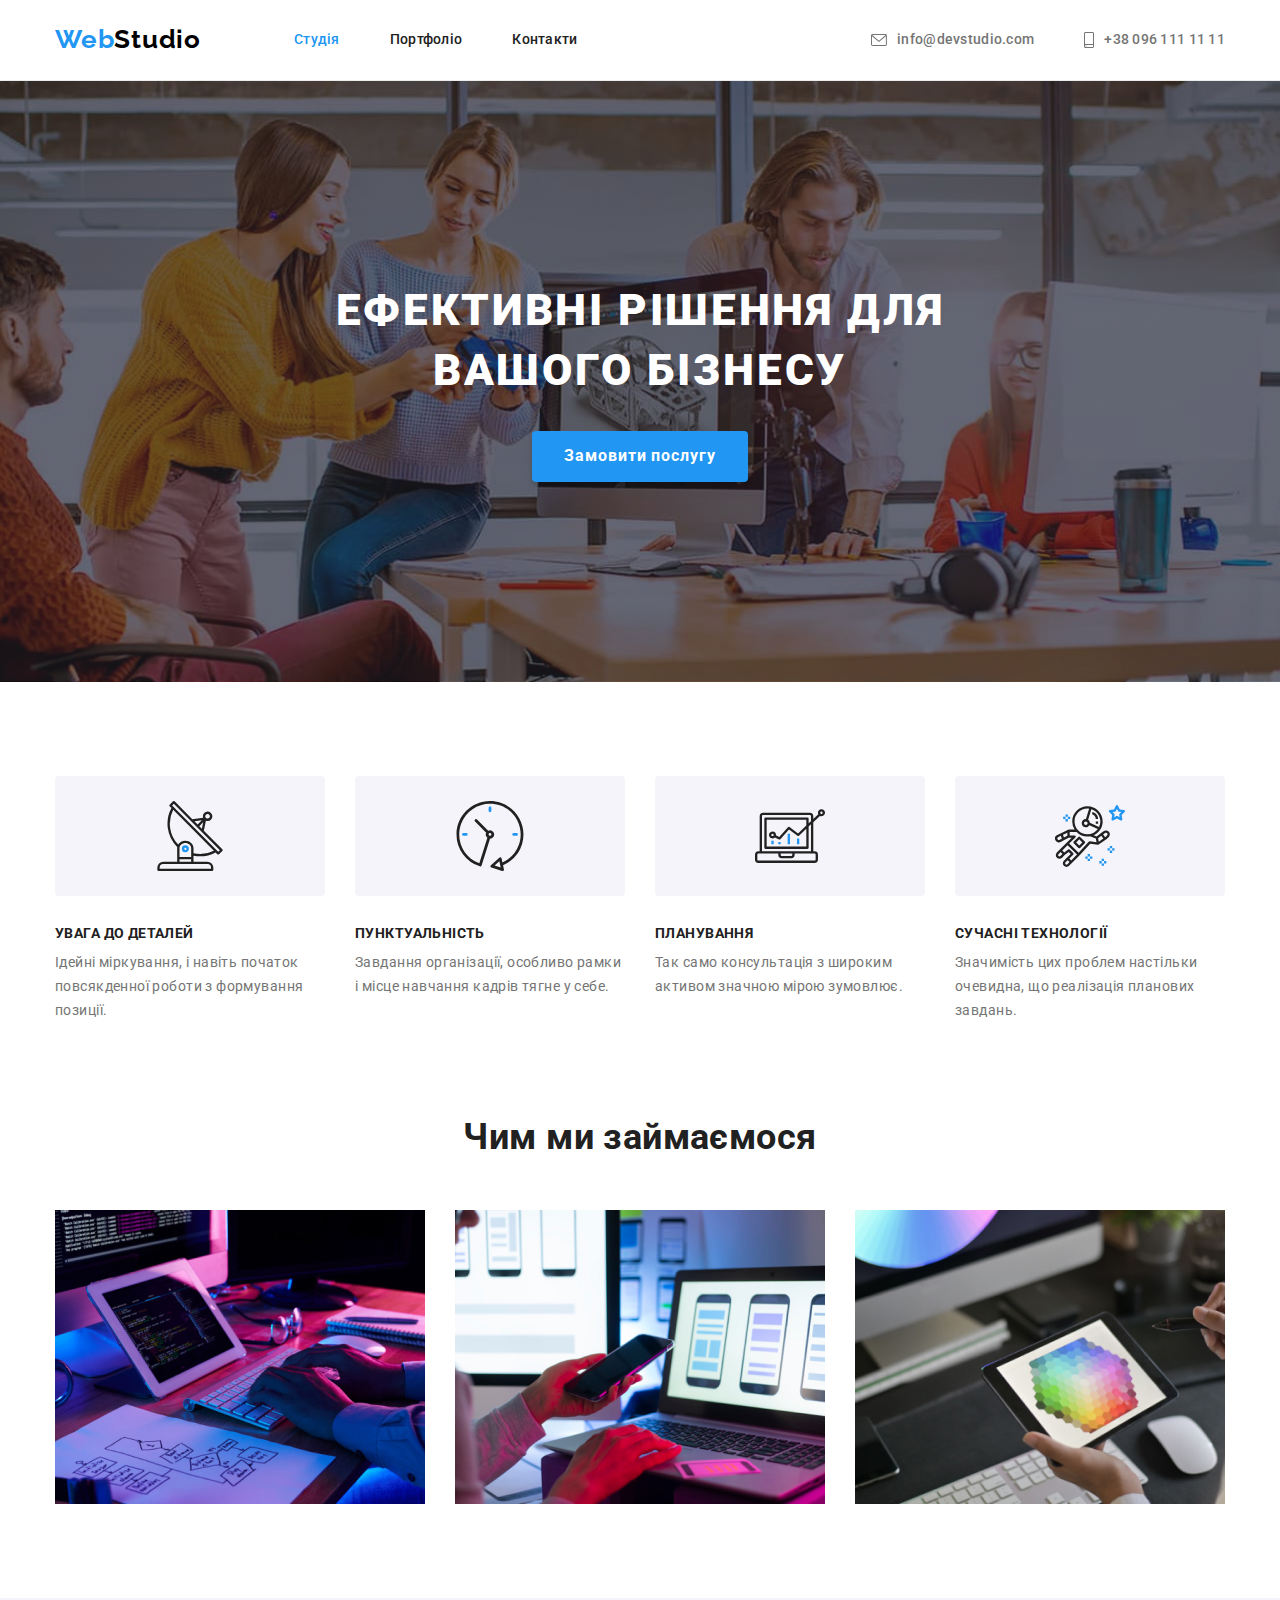
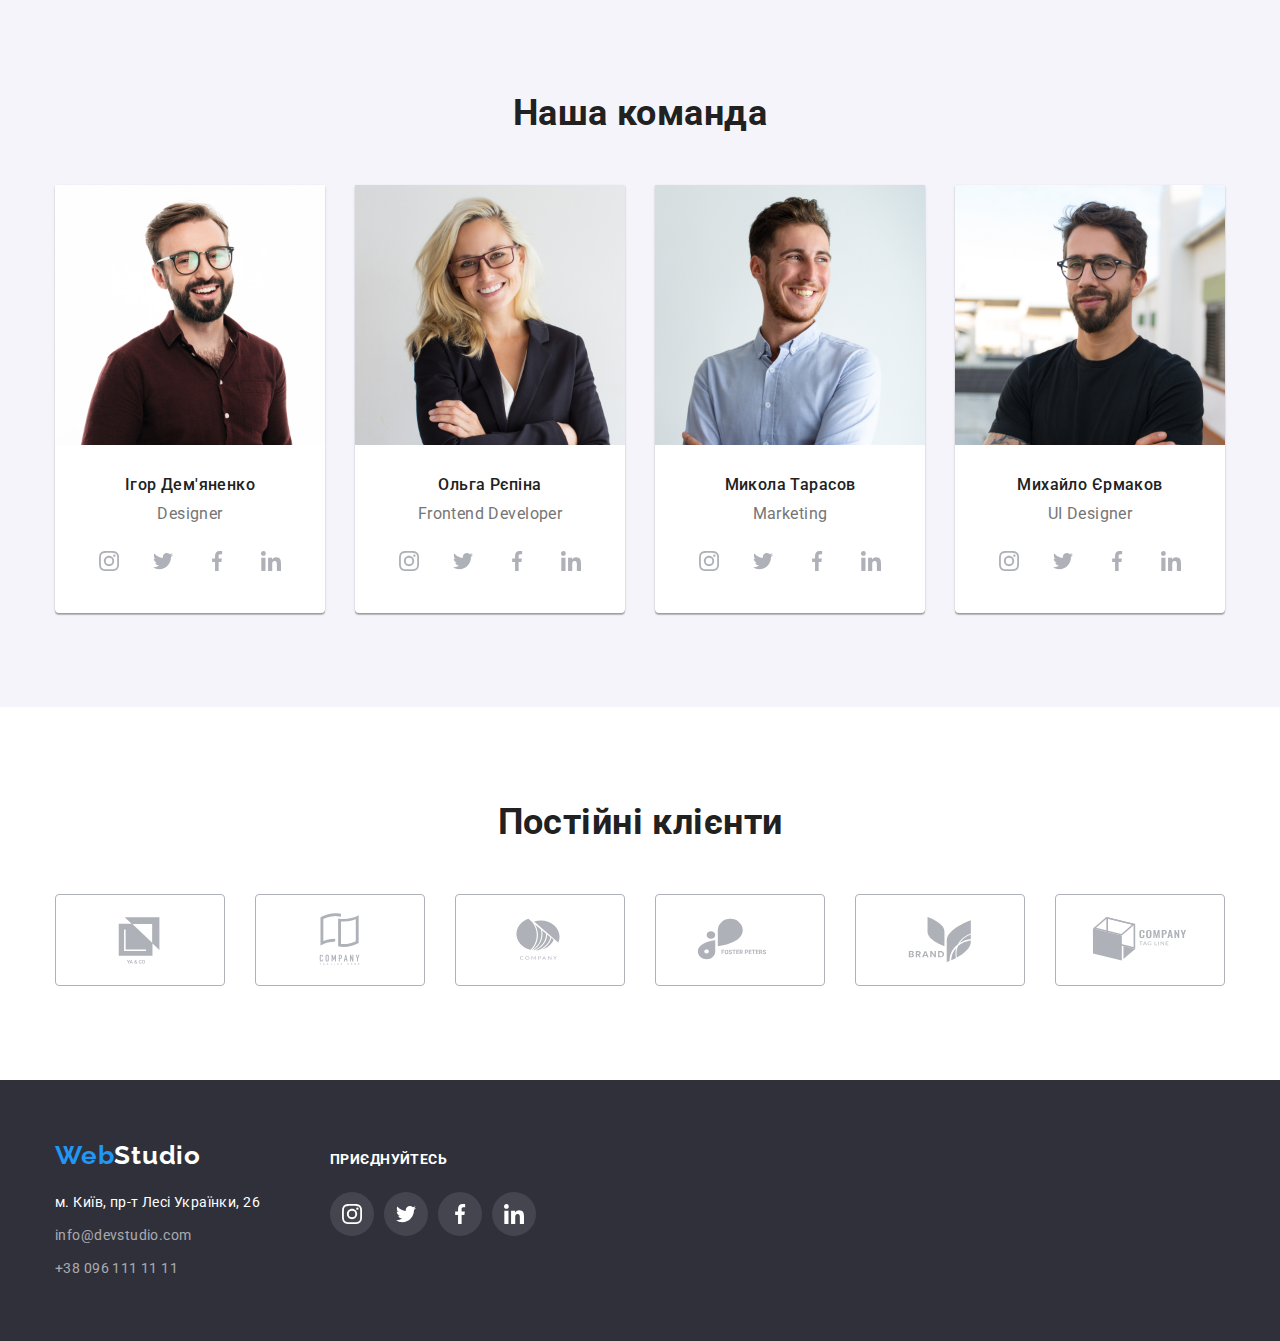
==== index.html @ b747f18c "Initial commit" ====
<!DOCTYPE html>
<html lang="uk">
<head>
    <meta charset="UTF-8">
    <meta name="viewport" content="width=device-width, initial-scale=1.0">
    <link href="https://fonts.googleapis.com/css2?family=Raleway:wght@700&family=Roboto:wght@400;500;700;900&display=swap"
        rel="stylesheet">
    <title>Студія</title>
    <link rel="stylesheet" href="https://cdnjs.cloudflare.com/ajax/libs/modern-normalize/1.1.0/modern-normalize.min.css">
    <link rel="stylesheet" href="./css/styles.css">
</head>
<body>
    <!-- Site header -->
    <header class="header">
        <div class="container header-wrap">
            <nav class="header-nav">
                <a lang="en" href="./index.html" class="logo">
                    <span class="accent">Web</span>Studio</a>
                <ul class="header-list">
                    <li class="header-item"><a href="#" class="header-link link current">Студія</a></li>
                    <li class="header-item"><a href="./portfolio.html" class="header-link link">Портфоліо</a></li>
                    <li class="header-item"><a href="#" class="header-link link">Контакти</a></li>
                </ul>
                </nav>
            <ul class="contacts">
                <li><a href="mailto://info@devstudio.com" class="contact link"><svg width="16" height="12" class="icon-contact">
                    <use href="./images/icons.svg#icon-envelope"></use>
                </svg>info@devstudio.com</a></li>
                <li><a href="tel:+380961111111" class="contact link"><svg width="10" height="16" class="icon-contact">
                    <use href="./images/icons.svg#icon-smartphone"></use>
                </svg>+38 096 111 11 11</a></li>
            </ul> 
        </div>
         
    </header>
    <main class="main">
        <!-- Hero section -->
        <section class="section hero">
            <div class="container">
                <h1 class="hero-title">Ефективні рішення для вашого бізнесу</h1>
                <button type="button" class="hero-button button">Замовити послугу</button>
            </div>
        </section>
        <!-- Preferens section -->
        <section class="section">
            <div class="container">
                <h2 class="visually-hidden">Переваги</h2>
                <ul class="preference-list">
                    <li>
                        <div class="preference-wrapper">
                            <svg width="70" height="70" class="icon-shape">
                                <use href="./images/icons.svg#icon-antenna-1"></use>
                            </svg>
                        </div>
                        <h3 class="preference-title title">УВАГА ДО ДЕТАЛЕЙ</h3>
                        <p class="text">Ідейні міркування, і навіть початок повсякденної роботи з формування позиції.</p>
                    </li>
                    <li>
                        <div class="preference-wrapper">
                            <svg width="70" height="70" class="icon-shape">
                                <use href="./images/icons.svg#icon-clock-1"></use>
                            </svg>
                        </div>
                        <h3 class="preference-title title">ПУНКТУАЛЬНІСТЬ</h3>
                        <p class="text">Завдання організації, особливо рамки і місце навчання кадрів тягне у себе.</p>
                    </li>
                    <li>
                        <div class="preference-wrapper">
                            <svg width="70" height="70" class="icon-shape">
                                <use href="./images/icons.svg#icon-diagram-1"></use>
                            </svg>
                        </div>
                        <h3 class="preference-title title">ПЛАНУВАННЯ</h3>
                        <p class="text">Так само консультація з широким активом значною мірою зумовлює.</p>
                    </li>
                    <li>
                        <div class="preference-wrapper">
                            <svg width="70" height="70" class="icon-shape">
                                <use href="./images/icons.svg#icon-astronaut-1"></use>
                            </svg>
                        </div>
                        <h3 class="preference-title title">СУЧАСНІ ТЕХНОЛОГІЇ</h3>
                        <p class="text">Значимість цих проблем настільки очевидна, що реалізація планових завдань.</p>
                    </li>
                </ul> 
            </div>
            
        </section>
        <!-- Specifics section -->
        <section class="section specifics">
            <div class="container">
                <h2 class="section-title title">Чим ми займаємося</h2>
                <ul class="specific-list">
                    <li>
                        <img src="./images/specific/img_1.jpg" alt="Робота за комп'ютером, бекенд" width="370" height="294">
                    </li>
                    <li>
                        <img src="./images/specific/img_2.jpg" alt="Робота за комп'ютером, фронтенд" width="370" height="294">
                    </li>
                    <li>
                        <img src="./images/specific/img_3.jpg" alt="Робота за комп'ютером, дизайн" width="370" height="294">
                    </li>
                </ul>
            </div>
            
        </section>
        <!-- Team -->
        <section class="section section-team">
            <div class="container">
                <h2 class="section-title title">Наша команда</h2>
                <ul class="team">
                    <li class="team-card card">
                        <img src="./images/team/photo_1.jpg" alt="Ігор Дем'яненко фото" width="270" height="260">
                        <div class="team-container">
                            <h3 class="name title">Ігор Дем'яненко</h3>
                            <p lang="en" class="desc">Designer</p>
                            <ul class="team-list">
                            
                                <li class="team-icon">
                                    <a href=""><svg class="team-shape">
                                            <use href="./images/icons.svg#icon-instagram"></use>
                                        </svg></a>
                                </li>
                            
                                <li class="team-icon">
                                    <a href=""><svg class="team-shape">
                                            <use href="./images/icons.svg#icon-twitter"></use>
                                        </svg></a>
                                </li>
                            
                                <li class="team-icon">
                                    <a href="">
                                        <svg class="team-shape">
                                            <use href="./images/icons.svg#icon-facebook"></use>
                                        </svg>
                                    </a>
                                </li>
                            
                                <li class="team-icon">
                                    <a href=""><svg class="team-shape">
                                            <use href="./images/icons.svg#icon-linkedin"></use>
                                        </svg></a>
                                </li>
                            </ul>
                        </div>
                    </li>
                    <li class="team-card card">
                        <img src="./images/team/photo_2.jpg" alt="Ольга Рєпіна фото" width="270" height="260">
                        <div class="team-container">
                            <h3 class="name title">Ольга Рєпіна</h3>
                            <p lang="en" class="desc">Frontend Developer</p>
                            <ul class="team-list">
                            
                                <li class="team-icon">
                                    <a href=""><svg class="team-shape">
                                            <use href="./images/icons.svg#icon-instagram"></use>
                                        </svg></a>
                                </li>
                            
                                <li class="team-icon">
                                    <a href=""><svg class="team-shape">
                                            <use href="./images/icons.svg#icon-twitter"></use>
                                        </svg></a>
                                </li>
                            
                                <li class="team-icon">
                                    <a href="">
                                        <svg class="team-shape">
                                            <use href="./images/icons.svg#icon-facebook"></use>
                                        </svg>
                                    </a>
                                </li>
                            
                                <li class="team-icon">
                                    <a href=""><svg class="team-shape">
                                            <use href="./images/icons.svg#icon-linkedin"></use>
                                        </svg></a>
                                </li>
                            </ul>
                        </div>
                    </li>
                    <li class="team-card card">
                        <img src="./images/team/photo_3.jpg" alt="Микола Тарасов фото" width="270" height="260">
                        <div class="team-container">
                            <h3 class="name title">Микола Тарасов</h3>
                            <p lang="en" class="desc">Marketing</p>
                            <ul class="team-list">
                            
                                <li class="team-icon">
                                    <a href=""><svg class="team-shape">
                                            <use href="./images/icons.svg#icon-instagram"></use>
                                        </svg></a>
                                </li>
                            
                                <li class="team-icon">
                                    <a href=""><svg class="team-shape">
                                            <use href="./images/icons.svg#icon-twitter"></use>
                                        </svg></a>
                                </li>
                            
                                <li class="team-icon">
                                    <a href="">
                                        <svg class="team-shape">
                                            <use href="./images/icons.svg#icon-facebook"></use>
                                        </svg>
                                    </a>
                                </li>
                            
                                <li class="team-icon">
                                    <a href=""><svg class="team-shape">
                                            <use href="./images/icons.svg#icon-linkedin"></use>
                                        </svg></a>
                                </li>
                            </ul>
                        </div>
                    </li>
                    <li class="team-card card">
                        <img src="./images/team/photo_4.jpg" alt="Михайло Єрмаков фото" width="270" height="260">
                        <div class="team-container">
                            <h3 class="name title">Михайло Єрмаков</h3>
                            <p lang="en" class="desc">UI Designer</p>
                            <ul class="team-list">
                            
                                <li class="team-icon">
                                    <a href=""><svg class="team-shape">
                                            <use href="./images/icons.svg#icon-instagram"></use>
                                        </svg></a>
                                </li>
                            
                                <li class="team-icon">
                                    <a href=""><svg class="team-shape">
                                            <use href="./images/icons.svg#icon-twitter"></use>
                                        </svg></a>
                                </li>
                            
                                <li class="team-icon">
                                    <a href="">
                                        <svg class="team-shape">
                                            <use href="./images/icons.svg#icon-facebook"></use>
                                        </svg>
                                    </a>
                                </li>
                            
                                <li class="team-icon">
                                    <a href=""><svg class="team-shape">
                                            <use href="./images/icons.svg#icon-linkedin"></use>
                                        </svg></a>
                                </li>
                            </ul>
                        </div>
                    </li>
                </ul>
            </div>
            
        </section>

        <!-- Customers -->
        <section class="section customers">
            <div class="container">
                <h2 class="section-title title">Постійні клієнти</h2>
                <ul class="customers-list">
                    <li>
                        <a href="">
                            <svg class="customers-shape">
                                <use href="./images/icons.svg#icon-Logo-7"></use>
                            </svg>
                        </a>
                    </li>
                    <li>
                        <a href="">
                            <svg class="customers-shape">
                                <use href="./images/icons.svg#icon-Logo-8"></use>
                            </svg>
                        </a>
                    </li>
                    <li>
                        <a href="">
                            <svg class="customers-shape">
                                <use href="./images/icons.svg#icon-Logo-9"></use>
                            </svg>
                        </a>
                    </li>
                    <li>
                        <a href="">
                            <svg class="customers-shape">
                                <use href="./images/icons.svg#icon-Logo-10"></use>
                            </svg>
                        </a>
                    </li>
                    <li>
                        <a href="">
                            <svg class="customers-shape">
                                <use href="./images/icons.svg#icon-Logo-11"></use>
                            </svg>
                        </a>
                    </li>
                    <li>
                        <a href="">
                            <svg class="customers-shape">
                                <use href="./images/icons.svg#icon-Logo-12"></use>
                            </svg>
                        </a>
                    </li>
                </ul>
            </div>

        </section>
    </main>
    <footer class="footer">
        <div class="container footer-wrapper">
            <div class="address-wrapper">
                <a lang="en" href="./index.html" class="logo link">
                    <span class="accent">Web</span>Studio</a>
                </a>
                <address class="address">
                    <ul>
                        <li>
                            <a href="https://goo.gl/maps/q37ei5Kf7AUgtXnX9"
                            target="_blank"
                            rel="noopener noreferrer nofollow" class="address-item color link">м. Київ, пр-т Лесі Українки, 26</a>
                        </li>
                        <li>
                            <a href="mailto://info@devstudio.com" class="address-item link">info@devstudio.com</a>
                        </li>
                        <li><a href="tel:+380961111111" class="address-item link">+38 096 111 11 11</a></li>
                    </ul>
                </address>
            </div>
            <div class="footer-join">
                <b class="footer-join-title">Приєднуйтесь</b>
                <ul class="footer-join-list">
                    <li class="footer-icon">
                        <a href=""><svg class="footer-shape">
                            <use href="./images/icons.svg#icon-instagram"></use>
                        </svg></a>
                    </li>
                    
                    <li class="footer-icon">
                        <a href=""><svg class="footer-shape">
                            <use href="./images/icons.svg#icon-twitter"></use>
                        </svg></a>
                    </li>
                    
                    <li class="footer-icon">
                        <a href=""><svg class="footer-shape">
                            <use href="./images/icons.svg#icon-facebook"></use>
                        </svg></a>
                    </li>
                    
                    <li class="footer-icon">
                        <a href=""><svg class="footer-shape">
                            <use href="./images/icons.svg#icon-linkedin"></use>
                        </svg></a>
                    </li>
                </ul>

            </div>
            
        </div>
        
    </footer>
    
</body>
</html>
---- css/styles.css ----
:root {
    --primary-text-color: #757575;
    --lurge-title-color: #FFFFFF;
    --title-text-color: #212121;
    --accent-color: #2196F3;
    --header-logo-color: #000000;
    --hero-footer-color: #2F303A;
    --section-color: #F5F4FA;
    --a-color: rgba(255, 255, 255, 0.6);
    --icon-color: #AFB1B8;
}

h1,
h2,
h3,
h4,
h5,
h6,
ul,
p {
    margin: 0;
}

ul {
    padding: 0;
    list-style: none;
}

body {
    background-color: var(--lurge-title-color);
    color: var(--primary-text-color);
    font-family: "Roboto", sans-serif;
    letter-spacing: 0.03em;
    font-size: 14px;
    line-height: 1.7;
}

img {
    display: block;
}

svg {
    padding: 0;
    margin: 0;
}

.container {
    width: 1200px;
    margin: 0 auto;
    padding: 0 15px;
    /* outline: 1px solid pink ; */
}

.title {
    color: var(--title-text-color);
}

a {
    text-decoration: none;
}

.link {
    color: var(--primary-text-color);
}

.link:hover,
.link:focus {
    color: var(--accent-color);
}

.section {
    padding-top: 94px;
    padding-bottom: 94px;
}

.logo {
    display: block;
    color: #000000;
    font-family: "Raleway", sans-serif;
    font-weight: 700;
    font-size: 26px;
    line-height: 1.2;
    letter-spacing: 0.03em;
    text-decoration: none;
}

/* Site header */
header {
    border-bottom: 1px solid #ECECEC;
}

.header .logo {
    margin-right: 93px;
    padding-top: 24px;
    padding-bottom: 25px;
}

.accent {
    color: var(--accent-color);
}

.header-list .current {
    color: var(--accent-color);
}

.header .link {
    display: flex;
    align-items: center;
    padding-top: 32px;
    padding-bottom: 32px;
    /* background-color: purple; */
}

.icon-contact {
    /* width: 20px;
    height: 20px; */
    margin-right: 10px;
    fill: currentColor;
}

.icon-contact:hover,
.icon-contact:focus {
    fill: currentColor;
}

.header-wrap {
    display: flex;
}

.header-nav {
    display: flex;
    align-items: center;
}

.header-list {
    display: flex;
    gap: 50px;
}

.contacts {
    display: flex;
    gap: 50px;
    align-items: center;
    margin-left: auto;
}

.header-link,
.contact {
    display: block;
    font-weight: 500;
    font-size: 14px;
    line-height: 1.14;
    letter-spacing: 0.02em;
}

.header-link {
    color: var(--title-text-color);
}

/* Hero section */
.hero {
    background: linear-gradient(rgba(47, 48, 58, 0.4), rgba(47, 48, 58, 0.4)), url(../images/bg-img.jpg);
    background-position: center;
    background-repeat: no-repeat;
    background-size: cover;
    max-width: 1600px;
    min-height: 600px;
    padding-top: 200px;
    padding-bottom: 200px;
    margin: auto;
    text-align: center;
} 

.hero-title {
    margin-bottom: 30px;
    width: 696px;
    height: 120px;
    margin-left: auto;
    margin-right: auto;

    color: var(--lurge-title-color);
    font-weight: 900;
    font-size: 44px;
    line-height: 1.36;
    /* text-align: center; */
    letter-spacing: 0.06em;
    text-transform: uppercase;
}

.button {
    padding: 0;
    cursor: pointer;
}

.hero-button {
    box-shadow: 0px 4px 4px rgba(0, 0, 0, 0.15);
    border-radius: 4px;
    border: none;
    padding: 10px 32px;
    background-color: var(--accent-color);
    color: var(--lurge-title-color);
    font-family: inherit;
    font-weight: 700;
    font-size: 16px;
    line-height: 1.9;
    letter-spacing: 0.06em;
    text-align: center;
}

.hero-button:hover,
.hero-button:focus {
    background-color: #188CE8;
}

/* Preferens section */
.preference-list {
    display: flex;
}

.preference-list > li:not(:first-child) {
    margin-left: 30px;
}

.preference-list > li {
    /* background-color: blue; */
    width: 270px;
}

.preference-wrapper {
    width: 270px;
    height: 120px;
    background-color: var(--section-color);
    border-radius: 4px;
    display: flex;
    align-items: center;
    justify-content: center;
    margin-bottom: 30px;
}

.preference-title {
    font-weight: 700;
    font-size: 14px;
    line-height: 1.1;
    letter-spacing: 0.03em;
    text-transform: uppercase;
    margin-bottom: 10px;
}

/* Hide heading */
.visually-hidden {
    position: absolute;
    white-space: nowrap;
    width: 1px;
    height: 1px;
    overflow: hidden;
    border: 0;
    padding: 0;
    clip: rect(0 0 0 0);
    clip-path: inset(50%);
    margin: -1px;
}



.section-title {
    font-weight: 700;
    font-size: 36px;
    line-height: 1.2;
    text-align: center;
    margin-bottom: 50px;
}

/* Specifics section */
.specifics {
    padding-top: 0px;
}

.specific-list {
    display: flex;
}

.specific-list > li:not(:first-child) {
    margin-left: 30px;
}

/* Team */
.team {
    display: flex;
    justify-content: space-between;
}

.team > li {
    background-color: var(--lurge-title-color);
    box-shadow: 0px 1px 3px rgba(0, 0, 0, 0.12), 0px 1px 1px rgba(0, 0, 0, 0.14), 0px 2px 1px rgba(0, 0, 0, 0.2);
    border-radius: 0px 0px 4px 4px;
}

.team-container {
    padding-top: 30px;
    padding-bottom: 30px;

    text-align: center;
}

.section-team {
    background-color: var(--section-color);
}

.card {
    background-color: var(--lurge-title-color);
}

.name,
.desc {
    font-size: 16px;
    line-height: 1.2;
}

.name {
    margin-bottom: 10px;

    font-weight: 500;
}

.team-list {
    display: flex;
    gap: 10px;
    justify-content: center;
    margin-top: 16px;
}

.team-list a {
    display: flex;
    align-items: center;
    justify-content: center;
    height: 44px;
    width: 44px;
    background: var(--lurge-title-color);
    border-radius: 50%;
}

.section-team a:hover svg,
.section-team a:focus svg {
    fill: var(--lurge-title-color);
}

.team-list svg {
    width: 20px;
    height: 20px;
    fill: var(--icon-color)
}

.team-list a:hover,
.team-list a:focus {
    background: var(--accent-color);
    border-radius: 50%;
}

/* Customers */

.customers-list {
    display: flex;
    gap: 30px;
}

.customers-list a {
    display: flex;
    justify-content: center;
    align-items: center;
    width: 170px;
    height: 92px;
    border: 1px solid var(--icon-color);
    border-radius: 4px;
}

.customers svg {
    fill: var(--icon-color);
    width: 106px;
    height: 60px;
}

.customers-list a:hover,
.customers-list a:focus {
    border: 1px solid var(--accent-color);
}

.customers-list a:hover svg,
.customers-list a:focus svg {
    fill: var(--accent-color);
}

/* Portfolio */
.filter {
    border-radius: 4px;
    border: none;
    padding: 6px 22px;

    background-color: var(--section-color);
    font-family: inherit;       
    font-weight: 500;
    font-size: 16px;
    line-height: 1.62;
    text-align: center;
    letter-spacing: 0.03em;
}

.filter:hover,
.filter:focus {
    box-shadow: 0px 3px 1px rgba(0, 0, 0, 0.1), 0px 1px 2px rgba(0, 0, 0, 0.08), 0px 2px 2px rgba(0, 0, 0, 0.12);

    color: var(--lurge-title-color);
    background-color: var(--accent-color);
}

.card-title {
    font-weight: 700;
    font-size: 18px;
    line-height: 2;
    letter-spacing: 0.06em;
    margin-bottom: 4px;
}

.project-title {
    font-size: 16px;
    line-height: 1.88;
    color: var(--primary-text-color)
}

.filters {
    display: flex;
    justify-content: center;
    gap: 8px;
    margin-bottom: 50px;
}

.card-container {
    width: 370px;
    padding: 20px 24px;
    border-right: 1px solid #EEEEEE;
    border-left: 1px solid #EEEEEE;  
    border-bottom: 1px solid #EEEEEE;
}

.project-cards {
    display: flex;
    flex-wrap: wrap;
    /* justify-content: space-between; */
    /* width: 370px; */
}

.project-cards a {
    display: block;
}

.project-cards a:hover,
.project-cards a:focus {
    box-shadow: 0px 1px 1px rgba(0, 0, 0, 0.12), 0px 4px 4px rgba(0, 0, 0, 0.06), 1px 4px 6px rgba(0, 0, 0, 0.16);
}

.project {
    width: calc((100% - 60px) / 3);
    margin-right: 30px;
    margin-bottom: 30px;
}

.project:nth-child(3n) {
    margin-right: 0;
}

.project:nth-last-child(-n + 3) {
    margin-bottom: 0;
} 

/* Footer */
.footer {
    background-color: var(--hero-footer-color);
    padding-top: 60px;
    padding-bottom: 60px;
}

.footer-wrapper {
    display: flex;
    align-items: baseline;
}

.footer .logo {
    margin-bottom: 20px;

    color: var(--lurge-title-color);
}

.address-item {
    display: block;

    font-style: normal;
    color: var(--a-color);
}

.address li:not(:last-child) {
    margin-bottom: 9px;
}

.address-item.color {
    color: var(--lurge-title-color);
}

.footer-join {
    margin-left: 70px;
}

.footer-join-title {
    font-weight: 700;
    font-size: 14px;
    line-height: 1.14;
    text-transform: uppercase;
    color: var(--lurge-title-color);
}

.footer-join-list {
    display: flex;
    gap: 10px;
    margin-top: 20px;
}

.footer-join-list a {
    display: flex;
    align-items: center;
    justify-content: center;
    height: 44px;
    width: 44px;
    background: rgba(255, 255, 255, 0.1);
    border-radius: 50%;
}

.footer-join-list svg {
    fill: var(--lurge-title-color);
    width: 20px;
    height: 20px;
}

.footer-join-list a:hover {
    background: var(--accent-color);
    border-radius: 50%;
}

.footer-join-list a:focus {
    fill: var(--lurge-title-color);
    background: var(--accent-color);
    border-radius: 50%;
}
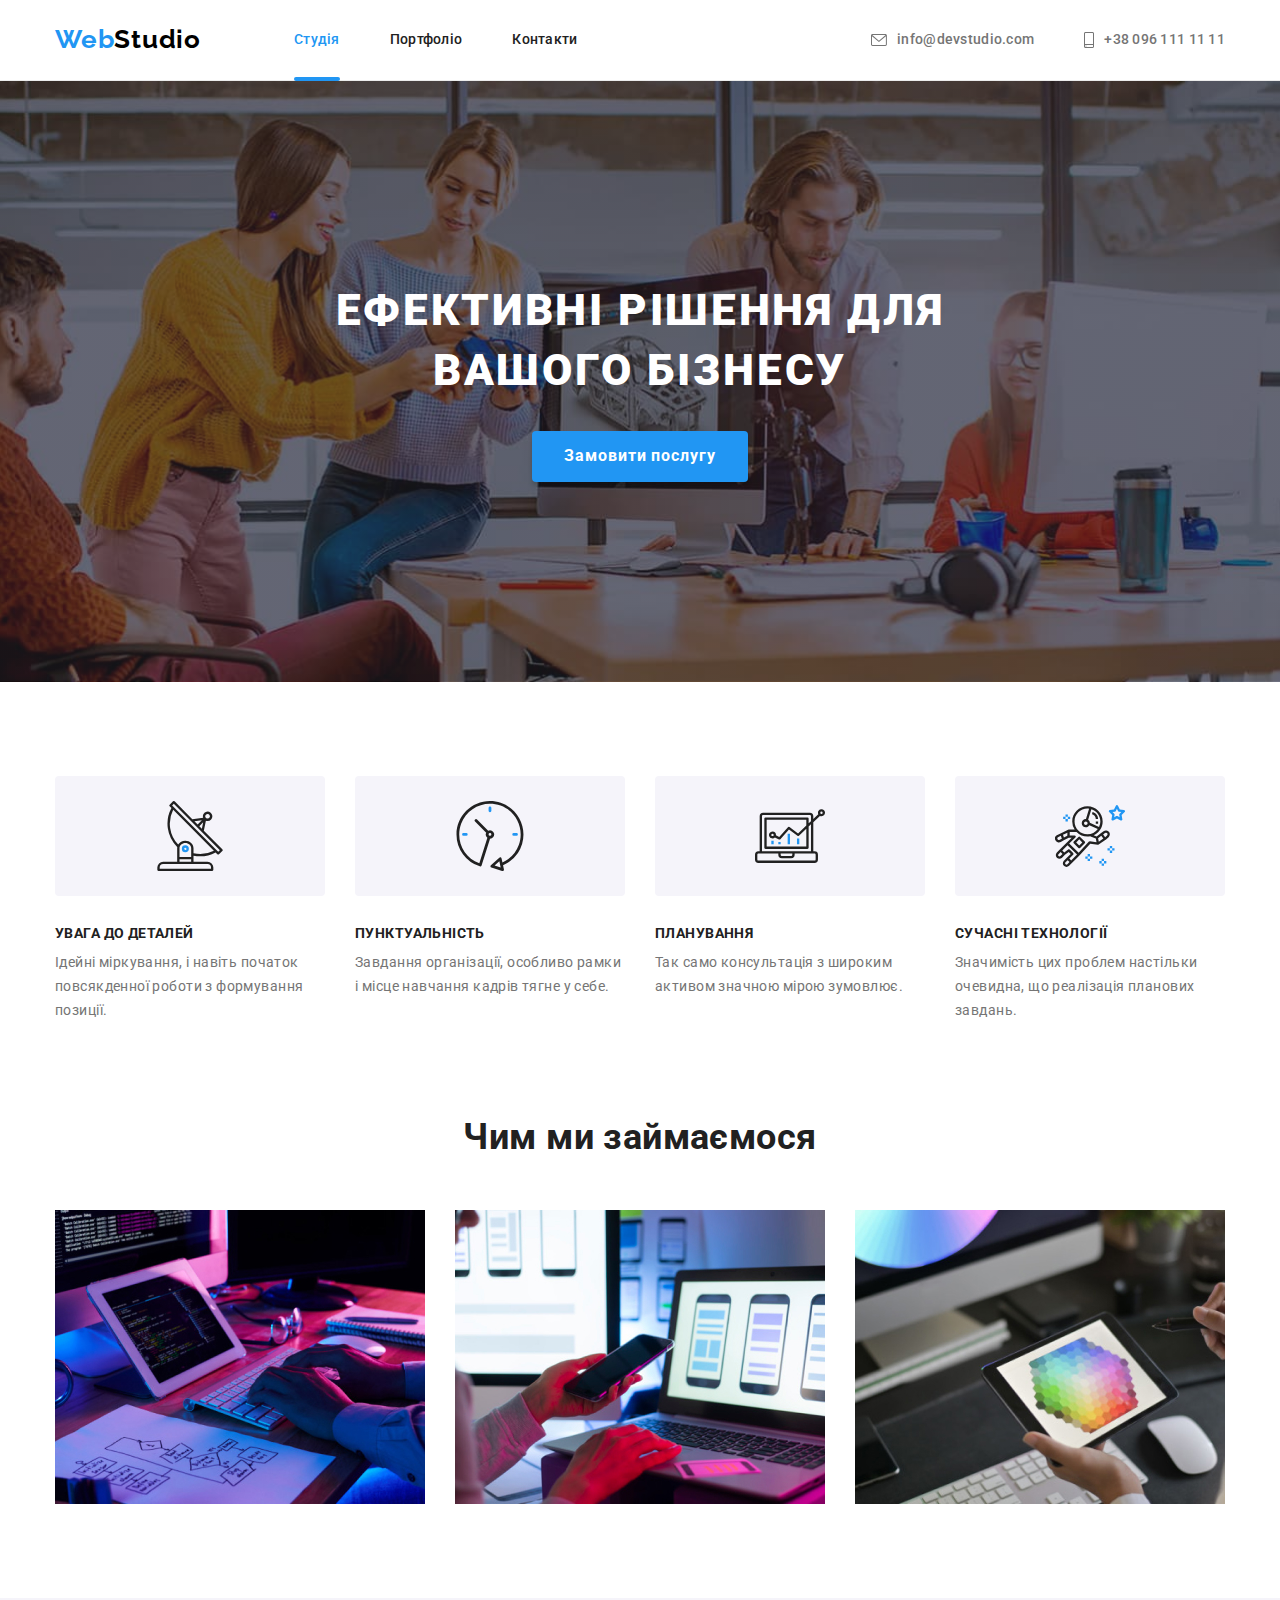
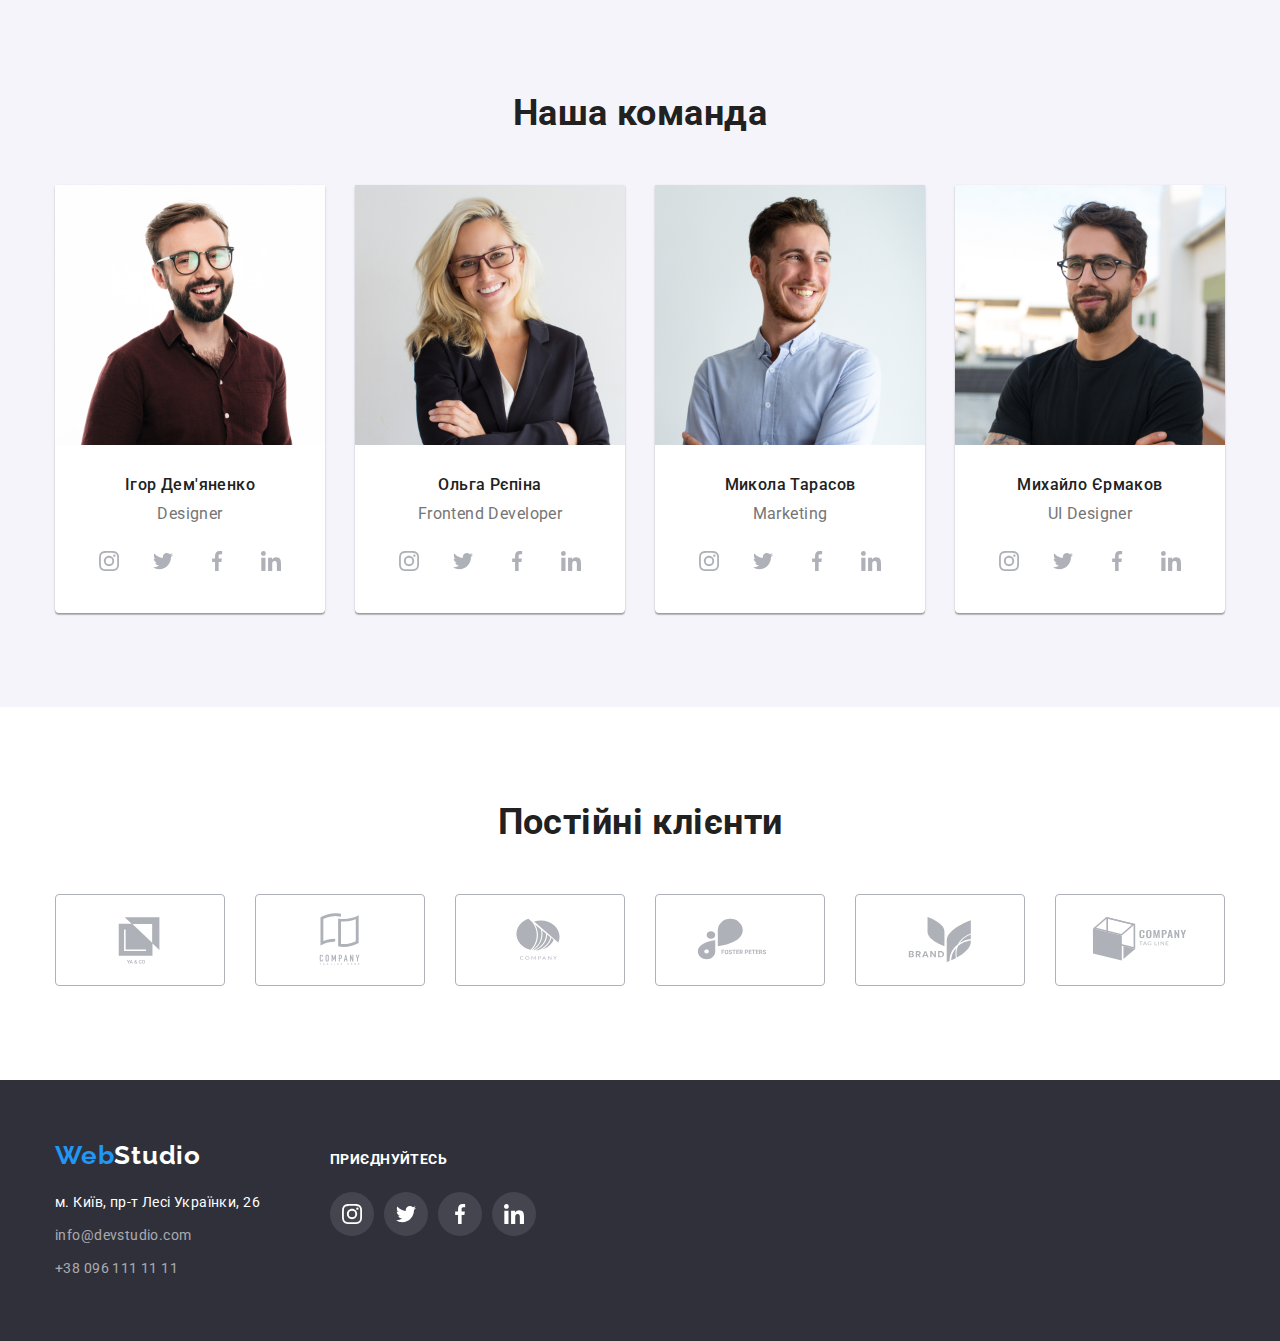
==== commit c6ff4975: "added modal" ====
--- a/index.html
+++ b/index.html
@@ -38,9 +38,20 @@
         <section class="section hero">
             <div class="container">
                 <h1 class="hero-title">Ефективні рішення для вашого бізнесу</h1>
-                <button type="button" class="hero-button button">Замовити послугу</button>
-            </div>
-        </section>
+                <button type="button" class="hero-button button" data-modal-open>Замовити послугу</button>
+            </div>
+        </section>
+        <div class="backdrop is-hidden" data-modal>
+            <div class="modal">
+                <button type="button" class="modal-close" data-modal-close>
+                    <svg width="18" height="18" class="button-close">
+                        <use href="./images/icons.svg#icon-close-back"></use>
+                    </svg>
+                </button>
+            </div>
+        </div>
+        </div>
+
         <!-- Preferens section -->
         <section class="section">
             <div class="container">
@@ -359,6 +370,6 @@
         </div>
         
     </footer>
-    
+    <script src="./js/modal.js"></script>
 </body>
 </html>--- a/css/styles.css
+++ b/css/styles.css
@@ -57,10 +57,12 @@
 
 a {
     text-decoration: none;
+    transition: color 250ms cubic-bezier(0.4, 0, 0.2, 1);
 }
 
 .link {
     color: var(--primary-text-color);
+
 }
 
 .link:hover,
@@ -100,7 +102,20 @@
 }
 
 .header-list .current {
+    position: relative;
+    display: block;
     color: var(--accent-color);
+}
+
+.current::after {
+    position: absolute;
+    display: block;
+    content: '';
+    width: 100%;
+    height: 4px;
+    border-radius: 2px;
+    background-color: var(--accent-color);
+    top: 77px;
 }
 
 .header .link {
@@ -110,6 +125,10 @@
     padding-bottom: 32px;
     /* background-color: purple; */
 }
+
+/* .header-link .icon-contact {
+    transition: fill 2000ms cubic-bezier(0.4, 0, 0.2, 1);
+} */
 
 .icon-contact {
     /* width: 20px;
@@ -190,6 +209,11 @@
 .button {
     padding: 0;
     cursor: pointer;
+    margin: 0 auto;
+    display: block;
+    transition-property: background-color, box-shadow;
+    transition-duration: 250ms, 250ms;
+    transition-timing-function: cubic-bezier(0.4, 0, 0.2, 1), cubic-bezier(0.4, 0, 0.2, 1);
 }
 
 .hero-button {
@@ -204,12 +228,71 @@
     font-size: 16px;
     line-height: 1.9;
     letter-spacing: 0.06em;
-    text-align: center;
+    /* text-align: center; */
 }
 
 .hero-button:hover,
 .hero-button:focus {
     background-color: #188CE8;
+}
+
+/* Modal Section */
+.backdrop {
+    display: flex;
+    justify-content: center;
+    align-items: center;
+    position: fixed;
+    top: 0;
+    width: 100%;
+    height: 100%;
+    z-index: 3;
+    background-color: rgba(0, 0, 0, 0.1);
+    transition-property: background-color;
+    transition-duration: 250ms;
+    transition-timing-function: cubic-bezier(0.4, 0, 0.2, 1);
+}
+
+.modal {
+    display: flex;
+    justify-content: right;
+    position: absolute;
+    width: 528px;
+    height: 581px;
+    padding: 8px 8px;
+    background-color: #FFFFFF;
+    box-shadow: 0px 1px 3px rgba(0, 0, 0, 0.12), 0px 1px 1px rgba(0, 0, 0, 0.14), 0px 2px 1px rgba(0, 0, 0, 0.2);
+    border-radius: 4px;
+    transition-property: background-color, box-shadow;
+    transition-duration: 250ms, 250ms;
+    transition-timing-function: cubic-bezier(0.4, 0, 0.2, 1), cubic-bezier(0.4, 0, 0.2, 1);
+}
+
+.modal-close {
+    display: flex;
+    align-items: center;
+    justify-content: center;
+    background: var(--lurge-title-color);
+    border: rgba(0, 0, 0, 0.1) 1px solid;
+    border-radius: 50%;
+    width: 30px;
+    height: 30px;
+}
+
+.modal-close .svg {
+    fill: var(--lurge-title-color);
+}
+
+.is-hidden {
+    visibility: hidden;
+    opacity: 0;
+    pointer-events: none;
+}
+
+.backdrop.is-hidden .modal {
+    transform: scale(3);
+    transition-property: transform;
+    transition-duration: 250ms;
+    transition-timing-function: cubic-bezier(0.4, 0, 0.2, 1);
 }
 
 /* Preferens section */
@@ -335,8 +418,11 @@
     justify-content: center;
     height: 44px;
     width: 44px;
-    background: var(--lurge-title-color);
+    background-color: var(--lurge-title-color);
     border-radius: 50%;
+    transition-property: background-color;
+    transition-duration: 250ms;
+    transition-timing-function: cubic-bezier(0.4, 0, 0.2, 1);
 }
 
 .section-team a:hover svg,
@@ -347,7 +433,10 @@
 .team-list svg {
     width: 20px;
     height: 20px;
-    fill: var(--icon-color)
+    fill: var(--icon-color);
+    transition-property: fill;
+    transition-duration: 250ms;
+    transition-timing-function: cubic-bezier(0.4, 0, 0.2, 1);
 }
 
 .team-list a:hover,
@@ -371,12 +460,18 @@
     height: 92px;
     border: 1px solid var(--icon-color);
     border-radius: 4px;
+    transition-property: border;
+    transition-duration: 250ms;
+    transition-timing-function: cubic-bezier(0.4, 0, 0.2, 1);
 }
 
 .customers svg {
     fill: var(--icon-color);
     width: 106px;
     height: 60px;
+    transition-property: fill;
+    transition-duration: 250ms;
+    transition-timing-function: cubic-bezier(0.4, 0, 0.2, 1);
 }
 
 .customers-list a:hover,
@@ -402,6 +497,9 @@
     line-height: 1.62;
     text-align: center;
     letter-spacing: 0.03em;
+    transition-property: color, background-color, box-shadow;
+    transition-duration: 250ms, 250ms, 250ms;
+    transition-timing-function: cubic-bezier(0.4, 0, 0.2, 1), cubic-bezier(0.4, 0, 0.2, 1), cubic-bezier(0.4, 0, 0.2, 1);
 }
 
 .filter:hover,
@@ -434,6 +532,9 @@
 }
 
 .card-container {
+    position: relative;
+    overflow: hidden;
+    z-index: 2;
     width: 370px;
     padding: 20px 24px;
     border-right: 1px solid #EEEEEE;
@@ -450,11 +551,47 @@
 
 .project-cards a {
     display: block;
+    position: relative;
+    transition-property: box-shadow;
+    transition-duration: 250ms;
+    transition-timing-function: cubic-bezier(0.4, 0, 0.2, 1);
 }
 
 .project-cards a:hover,
 .project-cards a:focus {
     box-shadow: 0px 1px 1px rgba(0, 0, 0, 0.12), 0px 4px 4px rgba(0, 0, 0, 0.06), 1px 4px 6px rgba(0, 0, 0, 0.16);
+}
+
+.project a { 
+    position: relative;
+    transition-property: box-shadow;
+    transition-duration: 250ms;
+    transition-timing-function: cubic-bezier(0.4, 0, 0.2, 1);
+    overflow: hidden;
+}
+
+.project a:hover .project-overlay,
+.project a:focus .project-overlay {
+    transform: translatex(0);
+}
+
+.project-overlay {
+    position: absolute;
+    top: 0;
+    width: 370px;
+    height: 294px;
+    padding: 63px 24px;
+    margin: 0 auto;
+    font-size: 18px;
+    line-height: 1.56;
+    letter-spacing: 0.03em;
+    color: var(--lurge-title-color);
+    background-color: rgba(33, 150, 243, 0.9);
+    z-index: 1;
+    transform: translatey(100%);
+    transition-property: transform;
+    transition-duration: 250ms;
+    transition-timing-function: cubic-bezier(0.4, 0, 0.2, 1)
 }
 
 .project {
@@ -528,8 +665,12 @@
     justify-content: center;
     height: 44px;
     width: 44px;
-    background: rgba(255, 255, 255, 0.1);
+    background-color: rgba(255, 255, 255, 0.1);
     border-radius: 50%;
+    transition-property: background-color;
+    transition-duration: 250ms;
+    transition-timing-function: cubic-bezier(0.4, 0, 0.2, 1);
+    
 }
 
 .footer-join-list svg {
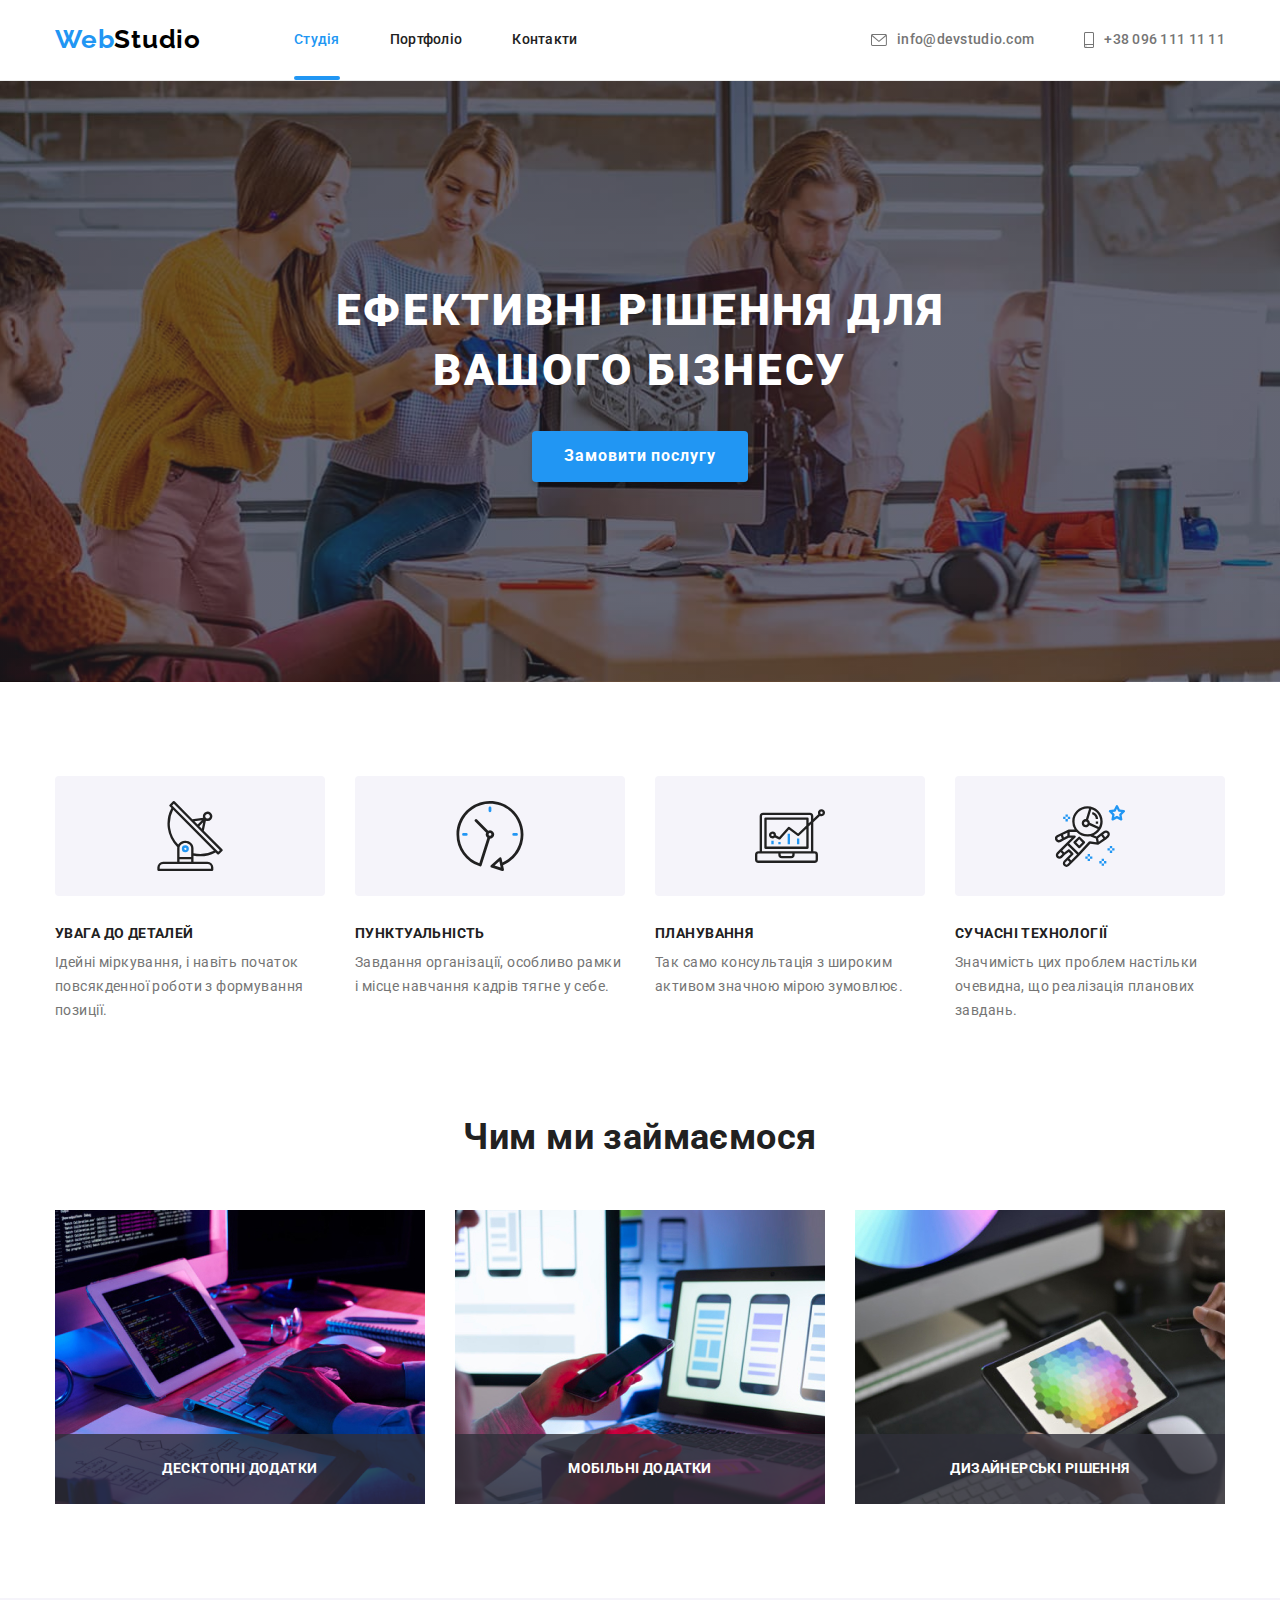
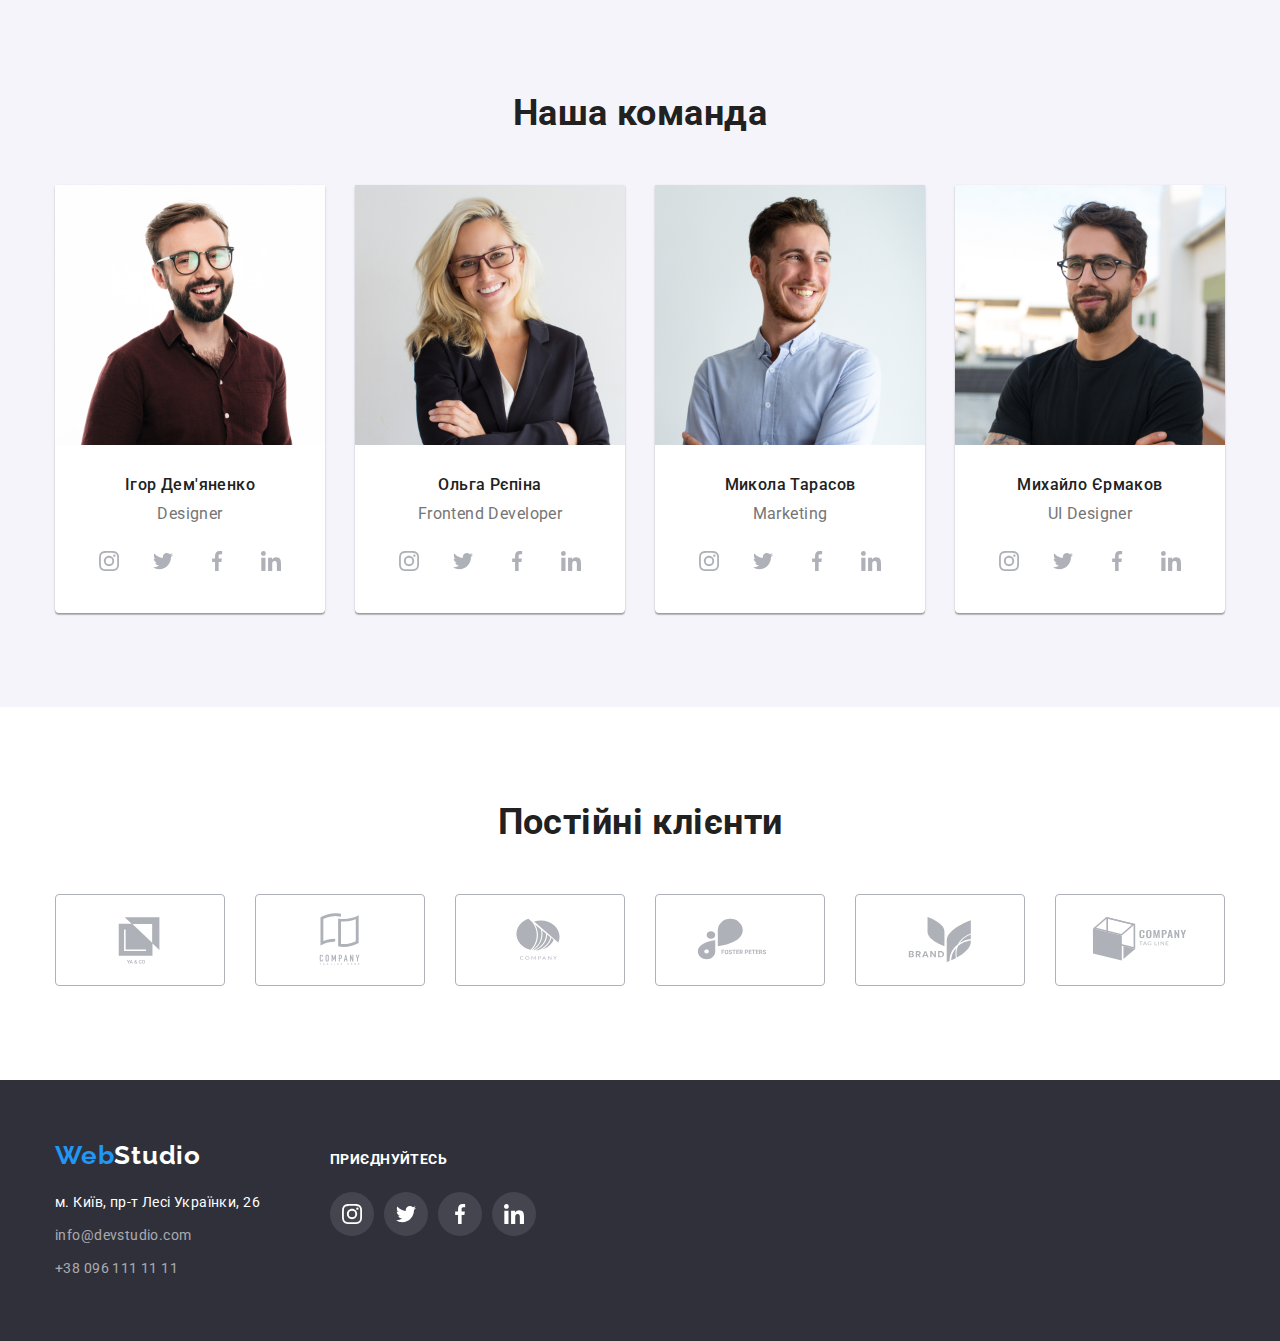
==== commit 0f4fe671: "added overlay" ====
--- a/index.html
+++ b/index.html
@@ -102,14 +102,23 @@
             <div class="container">
                 <h2 class="section-title title">Чим ми займаємося</h2>
                 <ul class="specific-list">
-                    <li>
+                    <li class="specific-card">
                         <img src="./images/specific/img_1.jpg" alt="Робота за комп'ютером, бекенд" width="370" height="294">
-                    </li>
-                    <li>
+                        <div class="specific-overlay">
+                            <p>Десктопні додатки</p>
+                        </div>
+                    </li>
+                    <li class="specific-card">
                         <img src="./images/specific/img_2.jpg" alt="Робота за комп'ютером, фронтенд" width="370" height="294">
-                    </li>
-                    <li>
+                        <div class="specific-overlay">
+                            <p>Мобільні додатки</p>
+                        </div>
+                    </li>
+                    <li class="specific-card">
                         <img src="./images/specific/img_3.jpg" alt="Робота за комп'ютером, дизайн" width="370" height="294">
+                        <div class="specific-overlay">
+                            <p>Дизайнерські рішення</p>
+                        </div>
                     </li>
                 </ul>
             </div>
--- a/css/styles.css
+++ b/css/styles.css
@@ -115,7 +115,7 @@
     height: 4px;
     border-radius: 2px;
     background-color: var(--accent-color);
-    top: 77px;
+    bottom: 0;
 }
 
 .header .link {
@@ -253,12 +253,9 @@
 }
 
 .modal {
-    display: flex;
-    justify-content: right;
-    position: absolute;
+    position: relative;
     width: 528px;
     height: 581px;
-    padding: 8px 8px;
     background-color: #FFFFFF;
     box-shadow: 0px 1px 3px rgba(0, 0, 0, 0.12), 0px 1px 1px rgba(0, 0, 0, 0.14), 0px 2px 1px rgba(0, 0, 0, 0.2);
     border-radius: 4px;
@@ -268,6 +265,10 @@
 }
 
 .modal-close {
+    position: absolute;
+    top: 8px;
+    right: 8px;
+    cursor: pointer;
     display: flex;
     align-items: center;
     justify-content: center;
@@ -366,6 +367,26 @@
     margin-left: 30px;
 }
 
+.specific-card {
+    position: relative;
+}
+
+.specific-overlay {
+    position: absolute;
+    bottom: 0;
+    width: 100%;
+    height: 70px;
+    background-color: rgba(47, 48, 58, 0.8);
+    
+    padding-top: 27px;
+    color: var(--lurge-title-color);
+    font-style: normal;
+    font-weight: 700;
+    line-height: 1.1;
+    text-align: center;
+    text-transform: uppercase;
+}
+
 /* Team */
 .team {
     display: flex;
@@ -442,7 +463,6 @@
 .team-list a:hover,
 .team-list a:focus {
     background: var(--accent-color);
-    border-radius: 50%;
 }
 
 /* Customers */
@@ -531,27 +551,41 @@
     margin-bottom: 50px;
 }
 
-.card-container {
-    position: relative;
-    overflow: hidden;
-    z-index: 2;
-    width: 370px;
+.card-title {
+    font-weight: 700;
+    font-size: 18px;
+    line-height: 2;
+    letter-spacing: 0.06em;
+    margin-bottom: 4px;
+}
+
+.project-title {
+    font-size: 16px;
+    line-height: 1.88;
+    color: var(--primary-text-color)
+}
+
+.filters {
+    display: flex;
+    justify-content: center;
+    gap: 8px;
+    margin-bottom: 50px;
+}
+
+.card-container {   
     padding: 20px 24px;
     border-right: 1px solid #EEEEEE;
-    border-left: 1px solid #EEEEEE;  
+    border-left: 1px solid #EEEEEE;
     border-bottom: 1px solid #EEEEEE;
 }
 
 .project-cards {
     display: flex;
     flex-wrap: wrap;
-    /* justify-content: space-between; */
-    /* width: 370px; */
 }
 
 .project-cards a {
     display: block;
-    position: relative;
     transition-property: box-shadow;
     transition-duration: 250ms;
     transition-timing-function: cubic-bezier(0.4, 0, 0.2, 1);
@@ -562,36 +596,38 @@
     box-shadow: 0px 1px 1px rgba(0, 0, 0, 0.12), 0px 4px 4px rgba(0, 0, 0, 0.06), 1px 4px 6px rgba(0, 0, 0, 0.16);
 }
 
-.project a { 
+.project-overlay {
     position: relative;
-    transition-property: box-shadow;
-    transition-duration: 250ms;
-    transition-timing-function: cubic-bezier(0.4, 0, 0.2, 1);
     overflow: hidden;
 }
 
-.project a:hover .project-overlay,
-.project a:focus .project-overlay {
-    transform: translatex(0);
-}
-
-.project-overlay {
+/* .project-overlay:hover .paragraph,
+.project-overlay:focus .paragraph {
+    transform: translateY(0);
+} */
+
+.project-cards a:hover .paragraph,
+.project-cards a:focus .paragraph {
+    transform: translateY(0);
+}
+
+.paragraph {
+    top: 0;
+    left: 0;
     position: absolute;
-    top: 0;
-    width: 370px;
-    height: 294px;
+    height: 100%;
     padding: 63px 24px;
+    opacity: 0, 9;
     margin: 0 auto;
     font-size: 18px;
     line-height: 1.56;
     letter-spacing: 0.03em;
     color: var(--lurge-title-color);
     background-color: rgba(33, 150, 243, 0.9);
-    z-index: 1;
-    transform: translatey(100%);
+    transform: translateY(100%);
     transition-property: transform;
     transition-duration: 250ms;
-    transition-timing-function: cubic-bezier(0.4, 0, 0.2, 1)
+    transition-timing-function: cubic-bezier(0.4, 0, 0.2, 1);
 }
 
 .project {
@@ -681,7 +717,6 @@
 
 .footer-join-list a:hover {
     background: var(--accent-color);
-    border-radius: 50%;
 }
 
 .footer-join-list a:focus {
